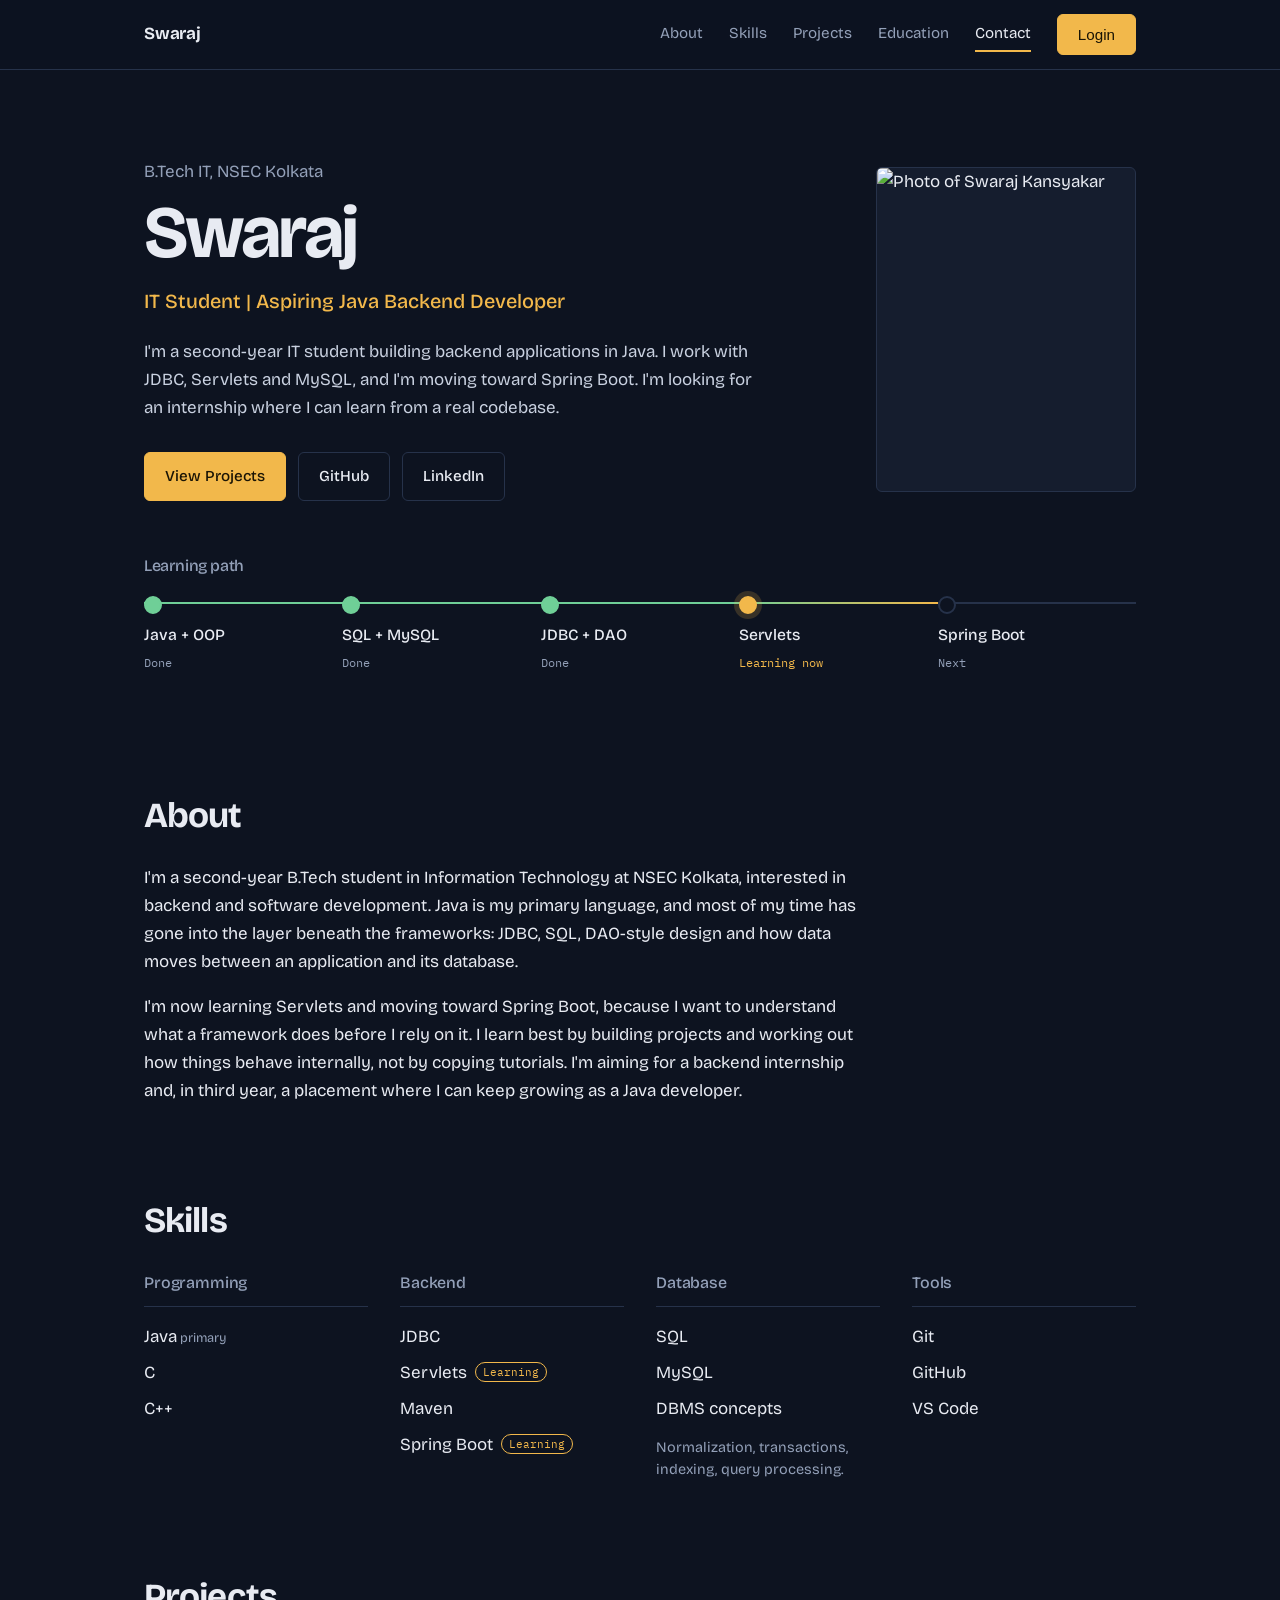
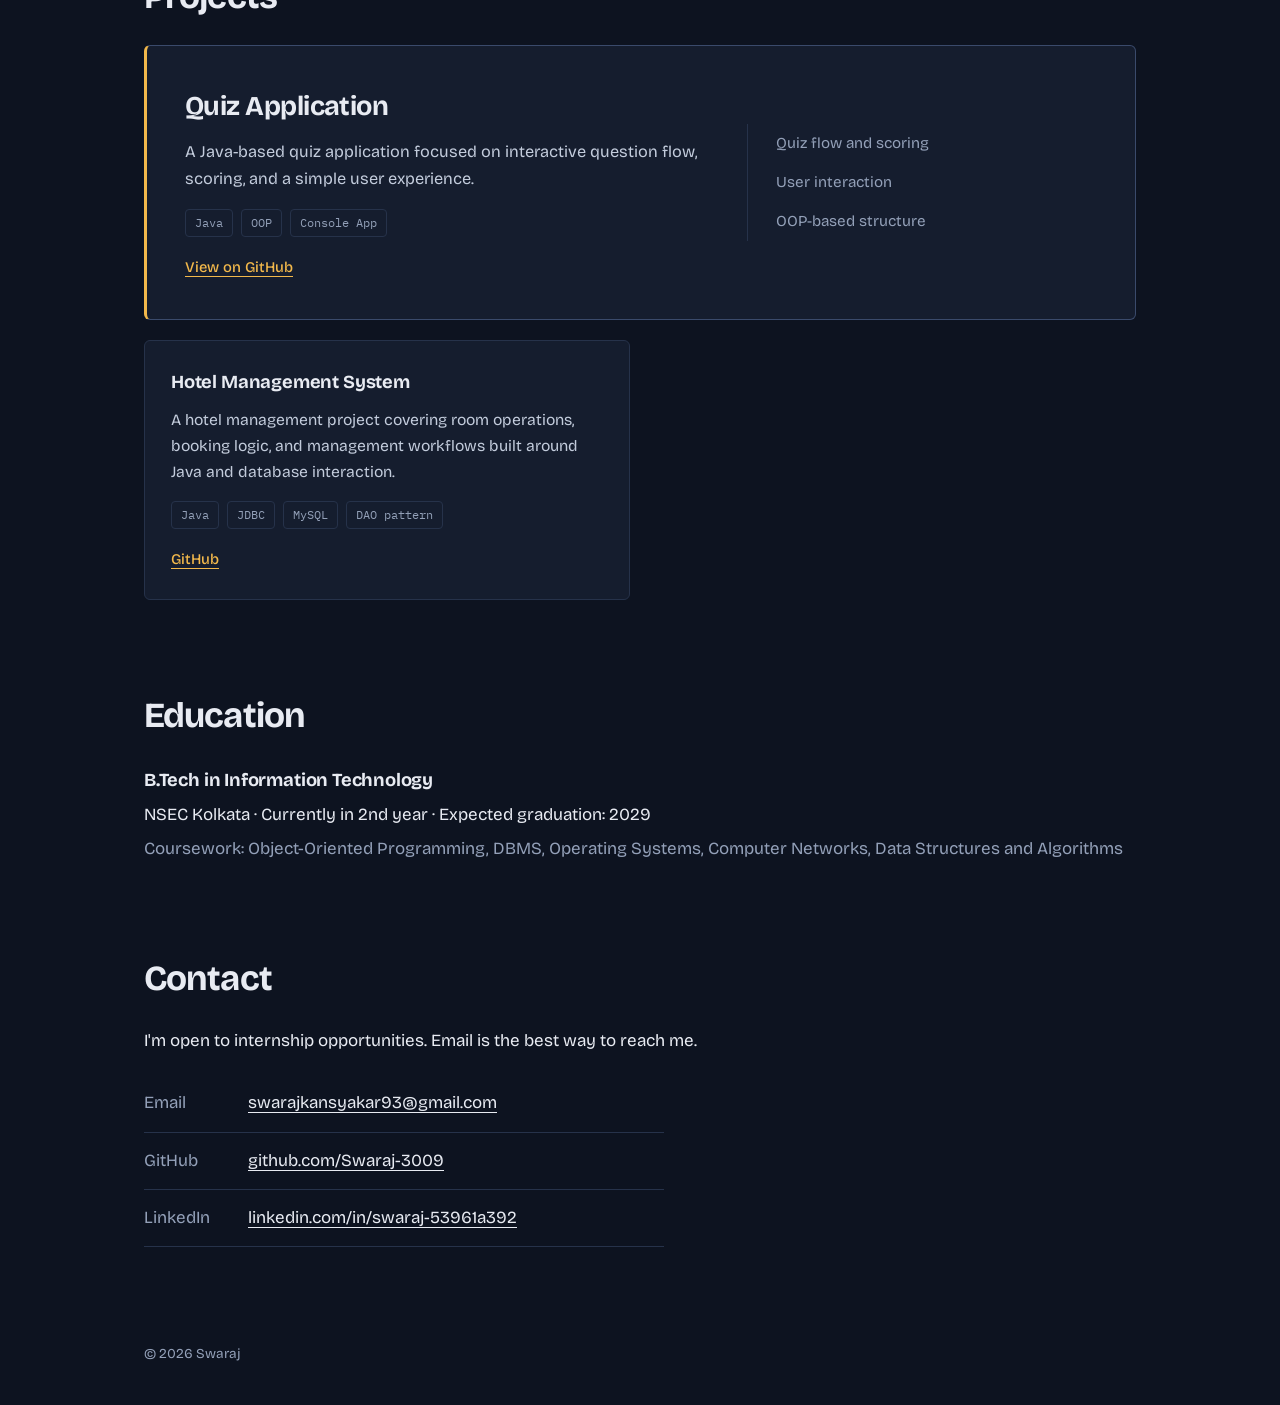
==== frontend/index.html @ 6cd4ae56 "Added demo login using only Frontend (Hardcoded)" ====
<!DOCTYPE html>
<html lang="en">
<head>
<meta charset="UTF-8">
<meta name="viewport" content="width=device-width, initial-scale=1">
<title>Swaraj | Aspiring Java Backend Developer</title>
<meta name="description" content="IT student at NSEC Kolkata building Java backend projects with JDBC, Servlets and MySQL.">
<link rel="preconnect" href="https://fonts.googleapis.com">
<link rel="preconnect" href="https://fonts.gstatic.com" crossorigin>
<link href="https://fonts.googleapis.com/css2?family=Bricolage+Grotesque:opsz,wght@12..96,400;12..96,500;12..96,700&family=IBM+Plex+Mono:wght@400;500&display=swap" rel="stylesheet">
<link rel="stylesheet" href="css/style.css">
</head>
<body>
<header class="nav">
  <a class="brand" href="#top" aria-label="Home">Swaraj</a>
  <button class="menu-btn" aria-label="Menu" aria-expanded="false">Menu</button>
  <nav id="nav-links">
    <a href="#about">About</a><a href="#skills">Skills</a><a href="#projects">Projects</a>
    <a href="#education">Education</a><a href="#contact">Contact</a>
    <!-- Reserved for Version 2: "Sign in" link goes here -->
    <span id="auth-slot"></span>
  </nav>
</header>

<div id="auth-modal" class="auth-modal hidden" aria-hidden="true">
  <div class="auth-panel" role="dialog" aria-modal="true" aria-labelledby="auth-title">
    <button id="close-auth" class="close-auth" type="button" aria-label="Close login form">×</button>
    <p class="muted auth-kicker">Demo access</p>
    <h2 id="auth-title">Welcome back</h2>
    <form id="login-form" class="login-form">
      <label>
        <span>Email</span>
        <input id="login-email" type="email" name="email" placeholder="admin@swaraj.dev" required>
      </label>
      <label>
        <span>Password</span>
        <input id="login-password" type="password" name="password" placeholder="demo123" required>
      </label>
      <div class="demo-credentials">
        <p>Demo login:</p>
        <small>admin@swaraj.dev / demo123</small>
      </div>
      <button class="btn primary auth-submit" type="submit">Sign in</button>
      <p id="auth-message" class="auth-message" aria-live="polite"></p>
    </form>
  </div>
</div>

<main id="top">
<section class="hero wrap">
  <div class="hero-text">
    <p class="muted">B.Tech IT, NSEC Kolkata</p>
    <h1>Swaraj</h1>
    <p class="title">IT Student | Aspiring Java Backend Developer</p>
    <p class="lead">I'm a second-year IT student building backend applications in Java. I work with JDBC, Servlets and MySQL, and I'm moving toward Spring Boot. I'm looking for an internship where I can learn from a real codebase.</p>
    <div class="btns">
      <a class="btn primary" href="#projects">View Projects</a>
      <a class="btn" id="gh" href="#" target="_blank" rel="noopener">GitHub</a>
      <a class="btn" id="li" href="#" target="_blank" rel="noopener">LinkedIn</a>
    </div>
  </div>
  <div class="photo" id="photo" aria-label="Profile photo"></div>
</section>

<section class="wrap path-wrap" aria-label="Learning path">
  <h2 class="small-h">Learning path</h2>
  <ol class="path" id="path"></ol>
</section>

<section id="about" class="wrap sec">
  <h2>About</h2>
  <div class="prose">
    <p>I'm a second-year B.Tech student in Information Technology at NSEC Kolkata, interested in backend and software development. Java is my primary language, and most of my time has gone into the layer beneath the frameworks: JDBC, SQL, DAO-style design and how data moves between an application and its database.</p>
    <p>I'm now learning Servlets and moving toward Spring Boot, because I want to understand what a framework does before I rely on it. I learn best by building projects and working out how things behave internally, not by copying tutorials. I'm aiming for a backend internship and, in third year, a placement where I can keep growing as a Java developer.</p>
  </div>
</section>

<section id="skills" class="wrap sec">
  <h2>Skills</h2>
  <div class="skills" id="skills-grid"></div>
</section>

<section id="projects" class="wrap sec">
  <h2>Projects</h2>
  <div id="projects-list"></div>
</section>

<section id="education" class="wrap sec">
  <h2>Education</h2>
  <div class="edu">
    <h3>B.Tech in Information Technology</h3>
    <p>NSEC Kolkata &middot; Currently in 2nd year &middot; Expected graduation: <span id="grad"></span></p>
    <p class="muted">Coursework: Object-Oriented Programming, DBMS, Operating Systems, Computer Networks, Data Structures and Algorithms</p>
  </div>
</section>

<section id="contact" class="wrap sec">
  <h2>Contact</h2>
  <p class="prose">I'm open to internship opportunities. Email is the best way to reach me.</p>
  <ul class="contact">
    <li><span>Email</span><a id="mail" href="swarajkansyakar93@gmail.com"></a></li>
    <li><span>GitHub</span><a id="gh2" href="https://github.com/Swaraj-3009" target="_blank" rel="noopener"></a></li>
    <li><span>LinkedIn</span><a id="li2" href="#" target="_blank" rel="noopener"></a></li>
  </ul>
</section>
</main>

<footer class="wrap foot">&copy; <span id="yr"></span> Swaraj</footer>
<script src="js/data.js"></script>
<script src="js/main.js"></script>
</body>
</html>
---- frontend/css/style.css ----
:root{
  --bg:#0d1320; --surface:#151d2e; --line:#26324a; --text:#e8ebf2; --muted:#93a0b8;
  --accent:#f2b84b; --ok:#6fcf97;
  --sans:"Bricolage Grotesque",system-ui,-apple-system,"Segoe UI",sans-serif;
  --mono:"IBM Plex Mono",ui-monospace,Menlo,Consolas,monospace;
  --r:6px; --w:1040px;
}
*{box-sizing:border-box;margin:0}
html{scroll-behavior:smooth;scroll-padding-top:72px}
body{background:var(--bg);color:var(--text);font:400 17px/1.65 var(--sans);-webkit-font-smoothing:antialiased}
a{color:inherit}
:focus-visible{outline:2px solid var(--accent);outline-offset:3px}
.wrap{max-width:var(--w);margin:0 auto;padding:0 24px}
.muted{color:var(--muted)} .sm{font-size:.9rem}

/* nav */
.nav{position:sticky;top:0;z-index:10;display:flex;justify-content:space-between;align-items:center;
  padding:14px max(24px,calc((100% - var(--w))/2 + 24px));background:rgba(13,19,32,.94);border-bottom:1px solid var(--line)}
.brand{font-weight:700;text-decoration:none;letter-spacing:-.01em}
.nav nav{display:flex;gap:26px;align-items:center}
.nav nav a{color:var(--muted);text-decoration:none;font-size:.95rem;padding:4px 0;border-bottom:2px solid transparent}
.nav nav a:hover,.nav nav a.active{color:var(--text);border-color:var(--accent)}
.menu-btn{display:none;background:none;border:1px solid var(--line);color:var(--text);font:inherit;font-size:.9rem;padding:6px 12px;border-radius:var(--r)}

/* hero */
.hero{display:grid;grid-template-columns:1fr 260px;gap:56px;align-items:center;padding-top:88px;padding-bottom:56px}
h1{font-size:clamp(2.6rem,6.5vw,4.6rem);line-height:1.02;font-weight:700;letter-spacing:-.035em;margin:10px 0 14px}
.title{font-size:1.25rem;font-weight:500;color:var(--accent);margin-bottom:20px}
.lead{max-width:56ch;color:#c9d1e0;margin-bottom:30px}
.btns{display:flex;flex-wrap:wrap;gap:12px}
.btn{display:inline-block;padding:11px 20px;border:1px solid var(--line);border-radius:var(--r);text-decoration:none;font-weight:500;font-size:.95rem;transition:border-color .15s,background .15s}
.btn:hover{border-color:var(--muted)}
.btn.primary{background:var(--accent);border-color:var(--accent);color:#1a1405}
.btn.primary:hover{background:#ffc75f}
.photo{width:260px;aspect-ratio:4/5;border-radius:var(--r);overflow:hidden;border:1px solid var(--line);background:var(--surface)}
.photo img{width:100%;height:100%;object-fit:cover;display:block}
.photo.empty{display:grid;place-items:center;font-size:3.4rem;font-weight:700;color:var(--muted);letter-spacing:-.03em}

/* learning path: the one distinctive element */
.path-wrap{padding-bottom:24px}
.small-h{font-size:1rem;font-weight:500;color:var(--muted);margin-bottom:18px}
.path{list-style:none;padding:0;display:grid;grid-template-columns:repeat(5,1fr);position:relative}
.path li{position:relative;padding-top:28px}
.path li::before{content:"";position:absolute;top:8px;left:0;right:0;height:2px;background:var(--line)}
.path li.done::before{background:var(--ok)}
.path li.now::before{background:linear-gradient(90deg,var(--ok),var(--accent))}
.path li::after{content:"";position:absolute;top:2px;left:0;width:14px;height:14px;border-radius:50%;background:var(--bg);border:2px solid var(--line)}
.path li.done::after{background:var(--ok);border-color:var(--ok)}
.path li.now::after{background:var(--accent);border-color:var(--accent);box-shadow:0 0 0 5px rgba(242,184,75,.18)}
.path b{display:block;font-weight:500;font-size:.98rem}
.path small{font-family:var(--mono);font-size:.74rem;color:var(--muted)}
.path li.now small{color:var(--accent)}

/* sections */
.sec{padding-top:96px}
h2{font-size:clamp(1.7rem,3.4vw,2.2rem);letter-spacing:-.025em;line-height:1.15;margin-bottom:28px;font-weight:700}
h3{font-size:1.15rem;font-weight:700;letter-spacing:-.01em}
.prose{max-width:66ch}.prose p+p{margin-top:1em}

/* skills */
.skills{display:grid;grid-template-columns:repeat(4,1fr);gap:32px}
.sg h3{font-size:1rem;color:var(--muted);font-weight:500;padding-bottom:10px;margin-bottom:12px;border-bottom:1px solid var(--line)}
.sg ul{list-style:none;padding:0}.sg li{padding:4px 0}
.sg small{color:var(--muted);font-size:.8rem}
.learning{font-family:var(--mono);font-style:normal;font-size:.7rem;margin-left:8px;padding:2px 7px;border:1px solid var(--accent);color:var(--accent);border-radius:99px;vertical-align:2px}
.sg .muted{margin-top:10px;line-height:1.5}

/* projects */
.proj{background:var(--surface);border:1px solid var(--line);border-radius:var(--r);padding:26px}
.proj p{color:#c3ccdc;margin:10px 0 16px;font-size:.98rem}
.tags{display:flex;flex-wrap:wrap;gap:8px;margin-bottom:16px}
.tag{font-family:var(--mono);font-size:.76rem;padding:3px 9px;border:1px solid var(--line);border-radius:4px;color:var(--muted)}
.link{color:var(--accent);font-size:.92rem;font-weight:500;text-underline-offset:4px}
.feat{display:grid;grid-template-columns:1.5fr 1fr;gap:36px;padding:38px;border-color:#3a4a6b;border-left:3px solid var(--accent)}
.feat h3{font-size:1.7rem;letter-spacing:-.02em}
.feat p{font-size:1.02rem}
.pts{list-style:none;padding:0;align-self:center;border-left:1px solid var(--line);padding-left:28px}
.pts li{padding:7px 0;color:var(--muted);font-size:.95rem}
.mid{display:grid;grid-template-columns:1fr 1fr;gap:20px;margin-top:20px}
.small{margin-top:20px;display:flex;flex-wrap:wrap;align-items:center;gap:8px 20px;padding:16px 22px;background:none}
.small h3{font-size:1rem}.small p{margin:0;flex:1 1 240px;font-size:.92rem}.small .tags{margin:0}

/* education, contact */
.edu p{margin-top:6px}
.contact{list-style:none;padding:0;margin-top:20px;max-width:520px}
.contact li{display:flex;gap:24px;padding:14px 0;border-bottom:1px solid var(--line)}
.contact span{width:80px;color:var(--muted)}
.contact a{text-underline-offset:4px;overflow-wrap:anywhere}.contact a:hover{color:var(--accent)}
.foot{padding-top:96px;padding-bottom:40px;color:var(--muted);font-size:.85rem}

/* auth */
#auth-slot{display:flex;align-items:center}
.auth-user{display:flex;align-items:center;gap:10px;color:var(--text)}
.auth-user span{font-size:.9rem;color:var(--muted)}
.auth-logout{padding:8px 14px;font-size:.8rem}
.auth-modal{position:fixed;inset:0;background:rgba(9,12,20,.72);display:grid;place-items:center;z-index:50;padding:20px}
.auth-modal.hidden{display:none}
.auth-panel{position:relative;width:min(100%,420px);background:var(--surface);border:1px solid var(--line);border-radius:16px;padding:28px 24px;box-shadow:0 26px 70px rgba(0,0,0,.35)}
.auth-kicker{font-family:var(--mono);font-size:.72rem;letter-spacing:.12em;text-transform:uppercase}
.close-auth{position:absolute;top:12px;right:12px;background:none;border:0;color:var(--muted);font-size:2rem;cursor:pointer;line-height:1}
.login-form{display:grid;gap:18px;margin-top:16px}
.login-form label{display:grid;gap:8px;font-size:.9rem;color:var(--muted)}
.login-form input{background:#0f1727;border:1px solid var(--line);border-radius:10px;padding:12px 14px;color:var(--text);font:inherit}
.login-form input:focus{border-color:var(--accent);outline:none}
.demo-credentials{padding:12px 14px;border:1px dashed var(--line);border-radius:10px;background:rgba(255,255,255,.02)}
.demo-credentials p{font-size:.8rem;color:var(--muted);margin-bottom:4px}
.demo-credentials small{color:var(--accent);font-family:var(--mono)}
.auth-submit{width:100%;justify-content:center;border:none;cursor:pointer}
.auth-message{min-height:20px;font-size:.85rem;color:var(--ok)}
.auth-message.error{color:#ff7c7c}

/* responsive */
@media(max-width:860px){
  .hero{grid-template-columns:1fr;gap:36px;padding-top:56px}
  .photo{width:180px}
  .skills{grid-template-columns:1fr 1fr}
  .feat{grid-template-columns:1fr;padding:26px}
  .pts{border-left:0;padding-left:0;border-top:1px solid var(--line);padding-top:12px}
  .mid{grid-template-columns:1fr}
  .path{grid-template-columns:1fr;gap:6px}
  .path li{padding:0 0 14px 30px}
  .path li::before{top:0;bottom:0;left:6px;right:auto;width:2px;height:auto}
  .path li::after{top:2px;left:0}
  .menu-btn{display:block}
  .nav nav{display:none;position:absolute;top:100%;left:0;right:0;flex-direction:column;align-items:flex-start;gap:0;background:var(--bg);border-bottom:1px solid var(--line);padding:8px 24px}
  .nav nav.open{display:flex}.nav nav a{padding:12px 0;width:100%}
}
@media(max-width:480px){.skills{grid-template-columns:1fr}}
@media(prefers-reduced-motion:reduce){html{scroll-behavior:auto}*{transition:none!important}}
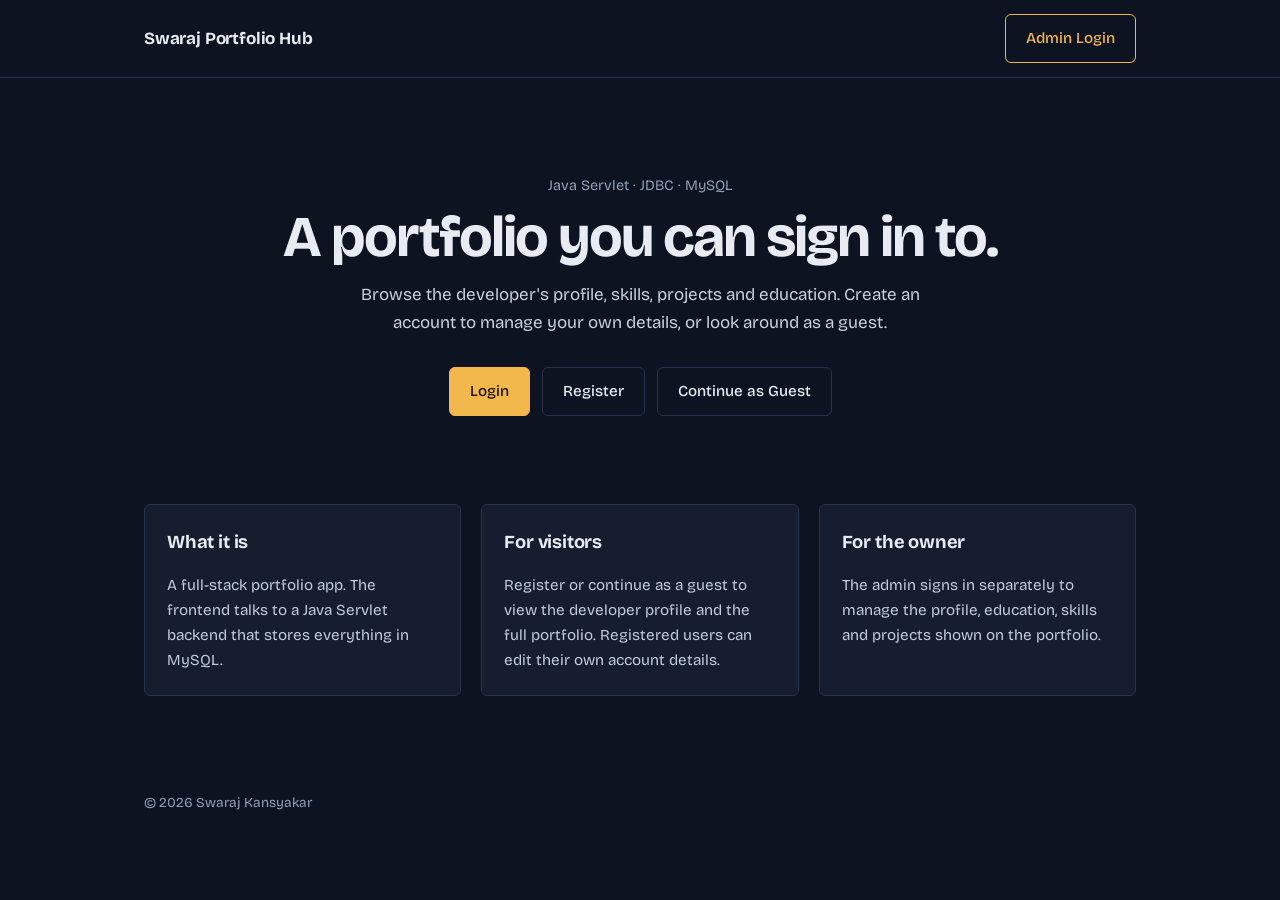
==== commit 4b84ac62: "Improved Frontend" ====
--- a/frontend/index.html
+++ b/frontend/index.html
@@ -3,110 +3,42 @@
 <head>
 <meta charset="UTF-8">
 <meta name="viewport" content="width=device-width, initial-scale=1">
-<title>Swaraj | Aspiring Java Backend Developer</title>
-<meta name="description" content="IT student at NSEC Kolkata building Java backend projects with JDBC, Servlets and MySQL.">
+<title>Swaraj Portfolio Hub</title>
+<meta name="description" content="A Java Servlet + MySQL portfolio app with user accounts and an admin panel.">
 <link rel="preconnect" href="https://fonts.googleapis.com">
 <link rel="preconnect" href="https://fonts.gstatic.com" crossorigin>
 <link href="https://fonts.googleapis.com/css2?family=Bricolage+Grotesque:opsz,wght@12..96,400;12..96,500;12..96,700&family=IBM+Plex+Mono:wght@400;500&display=swap" rel="stylesheet">
 <link rel="stylesheet" href="css/style.css">
+<link rel="stylesheet" href="css/pages.css">
 </head>
 <body>
-<header class="nav">
-  <a class="brand" href="#top" aria-label="Home">Swaraj</a>
-  <button class="menu-btn" aria-label="Menu" aria-expanded="false">Menu</button>
-  <nav id="nav-links">
-    <a href="#about">About</a><a href="#skills">Skills</a><a href="#projects">Projects</a>
-    <a href="#education">Education</a><a href="#contact">Contact</a>
-    <!-- Reserved for Version 2: "Sign in" link goes here -->
-    <span id="auth-slot"></span>
-  </nav>
+<header class="bar">
+  <a class="brand" href="index.html">Swaraj Portfolio Hub</a>
+  <div class="right"><a class="btn admin" href="admin-login.html">Admin Login</a></div>
 </header>
-
-<div id="auth-modal" class="auth-modal hidden" aria-hidden="true">
-  <div class="auth-panel" role="dialog" aria-modal="true" aria-labelledby="auth-title">
-    <button id="close-auth" class="close-auth" type="button" aria-label="Close login form">×</button>
-    <p class="muted auth-kicker">Demo access</p>
-    <h2 id="auth-title">Welcome back</h2>
-    <form id="login-form" class="login-form">
-      <label>
-        <span>Email</span>
-        <input id="login-email" type="email" name="email" placeholder="admin@swaraj.dev" required>
-      </label>
-      <label>
-        <span>Password</span>
-        <input id="login-password" type="password" name="password" placeholder="demo123" required>
-      </label>
-      <div class="demo-credentials">
-        <p>Demo login:</p>
-        <small>admin@swaraj.dev / demo123</small>
-      </div>
-      <button class="btn primary auth-submit" type="submit">Sign in</button>
-      <p id="auth-message" class="auth-message" aria-live="polite"></p>
-    </form>
-  </div>
-</div>
-
-<main id="top">
-<section class="hero wrap">
-  <div class="hero-text">
-    <p class="muted">B.Tech IT, NSEC Kolkata</p>
-    <h1>Swaraj</h1>
-    <p class="title">IT Student | Aspiring Java Backend Developer</p>
-    <p class="lead">I'm a second-year IT student building backend applications in Java. I work with JDBC, Servlets and MySQL, and I'm moving toward Spring Boot. I'm looking for an internship where I can learn from a real codebase.</p>
+<main class="wrap">
+  <section class="lp">
+    <p class="muted sm">Java Servlet &middot; JDBC &middot; MySQL</p>
+    <h1>A portfolio you can sign in to.</h1>
+    <p class="lead">Browse the developer's profile, skills, projects and education. Create an account to manage your own details, or look around as a guest.</p>
     <div class="btns">
-      <a class="btn primary" href="#projects">View Projects</a>
-      <a class="btn" id="gh" href="#" target="_blank" rel="noopener">GitHub</a>
-      <a class="btn" id="li" href="#" target="_blank" rel="noopener">LinkedIn</a>
+      <a class="btn primary" href="login.html">Login</a>
+      <a class="btn" href="register.html">Register</a>
+      <button class="btn" type="button" id="guest">Continue as Guest</button>
     </div>
-  </div>
-  <div class="photo" id="photo" aria-label="Profile photo"></div>
-</section>
-
-<section class="wrap path-wrap" aria-label="Learning path">
-  <h2 class="small-h">Learning path</h2>
-  <ol class="path" id="path"></ol>
-</section>
-
-<section id="about" class="wrap sec">
-  <h2>About</h2>
-  <div class="prose">
-    <p>I'm a second-year B.Tech student in Information Technology at NSEC Kolkata, interested in backend and software development. Java is my primary language, and most of my time has gone into the layer beneath the frameworks: JDBC, SQL, DAO-style design and how data moves between an application and its database.</p>
-    <p>I'm now learning Servlets and moving toward Spring Boot, because I want to understand what a framework does before I rely on it. I learn best by building projects and working out how things behave internally, not by copying tutorials. I'm aiming for a backend internship and, in third year, a placement where I can keep growing as a Java developer.</p>
-  </div>
-</section>
-
-<section id="skills" class="wrap sec">
-  <h2>Skills</h2>
-  <div class="skills" id="skills-grid"></div>
-</section>
-
-<section id="projects" class="wrap sec">
-  <h2>Projects</h2>
-  <div id="projects-list"></div>
-</section>
-
-<section id="education" class="wrap sec">
-  <h2>Education</h2>
-  <div class="edu">
-    <h3>B.Tech in Information Technology</h3>
-    <p>NSEC Kolkata &middot; Currently in 2nd year &middot; Expected graduation: <span id="grad"></span></p>
-    <p class="muted">Coursework: Object-Oriented Programming, DBMS, Operating Systems, Computer Networks, Data Structures and Algorithms</p>
-  </div>
-</section>
-
-<section id="contact" class="wrap sec">
-  <h2>Contact</h2>
-  <p class="prose">I'm open to internship opportunities. Email is the best way to reach me.</p>
-  <ul class="contact">
-    <li><span>Email</span><a id="mail" href="swarajkansyakar93@gmail.com"></a></li>
-    <li><span>GitHub</span><a id="gh2" href="https://github.com/Swaraj-3009" target="_blank" rel="noopener"></a></li>
-    <li><span>LinkedIn</span><a id="li2" href="#" target="_blank" rel="noopener"></a></li>
-  </ul>
-</section>
+  </section>
+  <section class="cards" aria-label="About this app">
+    <div class="panel"><h3>What it is</h3><p>A full-stack portfolio app. The frontend talks to a Java Servlet backend that stores everything in MySQL.</p></div>
+    <div class="panel"><h3>For visitors</h3><p>Register or continue as a guest to view the developer profile and the full portfolio. Registered users can edit their own account details.</p></div>
+    <div class="panel"><h3>For the owner</h3><p>The admin signs in separately to manage the profile, education, skills and projects shown on the portfolio.</p></div>
+  </section>
 </main>
-
-<footer class="wrap foot">&copy; <span id="yr"></span> Swaraj</footer>
+<footer class="wrap foot">&copy; <span id="yr"></span> Swaraj Kansyakar</footer>
 <script src="js/data.js"></script>
-<script src="js/main.js"></script>
+<script src="js/common.js"></script>
+<script>
+  $("#yr").textContent = new Date().getFullYear();
+  $("#guest").onclick = () => { setUser({ name: "Guest", role: "guest" }); location.href = "user-dashboard.html"; };
+</script>
 </body>
 </html>
--- a/frontend/css/style.css
+++ b/frontend/css/style.css
@@ -6,6 +6,7 @@
   --r:6px; --w:1040px;
 }
 *{box-sizing:border-box;margin:0}
+[hidden]{display:none!important}
 html{scroll-behavior:smooth;scroll-padding-top:72px}
 body{background:var(--bg);color:var(--text);font:400 17px/1.65 var(--sans);-webkit-font-smoothing:antialiased}
 a{color:inherit}
@@ -84,7 +85,7 @@
 .edu p{margin-top:6px}
 .contact{list-style:none;padding:0;margin-top:20px;max-width:520px}
 .contact li{display:flex;gap:24px;padding:14px 0;border-bottom:1px solid var(--line)}
-.contact span{width:80px;color:var(--muted)}
+.contact li>span:first-child{width:80px;color:var(--muted);flex:none}
 .contact a{text-underline-offset:4px;overflow-wrap:anywhere}.contact a:hover{color:var(--accent)}
 .foot{padding-top:96px;padding-bottom:40px;color:var(--muted);font-size:.85rem}
 
@@ -93,21 +94,46 @@
 .auth-user{display:flex;align-items:center;gap:10px;color:var(--text)}
 .auth-user span{font-size:.9rem;color:var(--muted)}
 .auth-logout{padding:8px 14px;font-size:.8rem}
-.auth-modal{position:fixed;inset:0;background:rgba(9,12,20,.72);display:grid;place-items:center;z-index:50;padding:20px}
+.auth-modal{position:fixed;inset:0;background:rgba(9,12,20,.72);display:grid;place-items:center;z-index:50;padding:20px;overflow-y:auto}
 .auth-modal.hidden{display:none}
-.auth-panel{position:relative;width:min(100%,420px);background:var(--surface);border:1px solid var(--line);border-radius:16px;padding:28px 24px;box-shadow:0 26px 70px rgba(0,0,0,.35)}
+.auth-panel{position:relative;width:min(100%,420px);max-height:calc(100vh - 40px);max-height:calc(100dvh - 40px);overflow-y:auto;background:var(--surface);border:1px solid var(--line);border-radius:16px;padding:28px 24px;box-shadow:0 26px 70px rgba(0,0,0,.35)}
 .auth-kicker{font-family:var(--mono);font-size:.72rem;letter-spacing:.12em;text-transform:uppercase}
 .close-auth{position:absolute;top:12px;right:12px;background:none;border:0;color:var(--muted);font-size:2rem;cursor:pointer;line-height:1}
+.auth-modes{display:grid;grid-template-columns:1fr 1fr;margin-top:18px;border-bottom:1px solid var(--line)}
+.auth-mode{background:none;border:0;border-bottom:2px solid transparent;color:var(--muted);font:inherit;padding:8px;cursor:pointer}
+.auth-mode.active{border-color:var(--accent);color:var(--text)}
 .login-form{display:grid;gap:18px;margin-top:16px}
 .login-form label{display:grid;gap:8px;font-size:.9rem;color:var(--muted)}
-.login-form input{background:#0f1727;border:1px solid var(--line);border-radius:10px;padding:12px 14px;color:var(--text);font:inherit}
-.login-form input:focus{border-color:var(--accent);outline:none}
+.login-form input,.login-form select{background:#0f1727;border:1px solid var(--line);border-radius:10px;padding:12px 14px;color:var(--text);font:inherit}
+.login-form input:focus,.login-form select:focus{border-color:var(--accent);outline:none}
 .demo-credentials{padding:12px 14px;border:1px dashed var(--line);border-radius:10px;background:rgba(255,255,255,.02)}
 .demo-credentials p{font-size:.8rem;color:var(--muted);margin-bottom:4px}
-.demo-credentials small{color:var(--accent);font-family:var(--mono)}
 .auth-submit{width:100%;justify-content:center;border:none;cursor:pointer}
+.auth-submit:disabled{cursor:wait;opacity:.65}
+.auth-guest{width:100%;text-align:center;cursor:pointer}
 .auth-message{min-height:20px;font-size:.85rem;color:var(--ok)}
 .auth-message.error{color:#ff7c7c}
+
+/* dashboard */
+.dashboard-heading{display:flex;justify-content:space-between;align-items:end;gap:20px;margin-bottom:26px}
+.dashboard-heading h2{margin:5px 0 0}
+.dashboard-kicker{font-family:var(--mono);font-size:.75rem;text-transform:uppercase}
+.dashboard-grid{display:grid;grid-template-columns:minmax(0,1fr);gap:24px}
+.panel{background:var(--surface);border:1px solid var(--line);border-radius:var(--r);padding:22px}
+.panel h3{margin-bottom:16px}
+.dashboard-copy{max-width:64ch;color:#c3ccdc}
+.dashboard-actions{display:flex;flex-wrap:wrap;gap:10px;margin-top:18px}
+.panel-section + .panel-section{margin-top:24px;padding-top:20px;border-top:1px solid var(--line)}
+.panel-section h4{margin-bottom:12px;color:var(--muted)}
+.stack-form{display:grid;gap:12px}
+.stack-form input,.stack-form textarea,.stack-form select{background:#0f1727;border:1px solid var(--line);border-radius:10px;padding:12px 14px;color:var(--text);font:inherit}
+.stack-form textarea{resize:vertical;min-height:90px}
+.check-row{display:flex;align-items:center;gap:8px;color:var(--muted);font-size:.9rem}
+.mini-list{display:grid;gap:10px;margin-top:16px}
+.mini-skill,.mini-card{background:#0d1523;border:1px solid var(--line);border-radius:10px;padding:12px 14px;color:var(--text)}
+.mini-skill{text-decoration:none}
+.mini-skill:hover{border-color:var(--accent)}
+.mini-card p{margin-top:6px;color:var(--muted)}
 
 /* responsive */
 @media(max-width:860px){
@@ -126,4 +152,5 @@
   .nav nav.open{display:flex}.nav nav a{padding:12px 0;width:100%}
 }
 @media(max-width:480px){.skills{grid-template-columns:1fr}}
+@media(max-width:560px){.dashboard-heading{align-items:flex-start;flex-direction:column}.dashboard-heading>.btn{align-self:flex-start}}
 @media(prefers-reduced-motion:reduce){html{scroll-behavior:auto}*{transition:none!important}}
--- a/frontend/css/pages.css
+++ b/frontend/css/pages.css
@@ -0,0 +1,34 @@
+/* Extra styles for the separate pages (extends style.css) */
+.bar{display:flex;justify-content:space-between;align-items:center;gap:12px;flex-wrap:wrap;padding:14px max(24px,calc((100% - var(--w))/2 + 24px));border-bottom:1px solid var(--line);background:var(--bg)}
+.bar .right{display:flex;align-items:center;gap:10px;flex-wrap:wrap}
+button.btn{background:none;color:var(--text);font-family:inherit;cursor:pointer}
+button.btn.primary{background:var(--accent);color:#1a1405}
+.btn.admin{border-color:var(--accent);color:var(--accent)}
+.btn:disabled{opacity:.6;cursor:wait}
+.lp{text-align:center;padding-top:96px;padding-bottom:24px}
+.lp h1{font-size:clamp(2.2rem,5.5vw,3.6rem)}
+.lp .lead{margin:0 auto 30px}
+.lp .btns{justify-content:center}
+.cards{display:grid;grid-template-columns:repeat(auto-fit,minmax(250px,1fr));gap:20px;margin-top:64px}
+.cards p{color:#c3ccdc;font-size:.95rem;margin-top:8px}
+.auth-page{max-width:420px;margin:64px auto;padding:0 24px}
+.auth-page h1{font-size:2rem;margin:6px 0 20px}
+.auth-page .alt{margin-top:18px;font-size:.9rem;color:var(--muted)}
+.auth-page .alt a{color:var(--accent)}
+.stack-form label{display:grid;gap:6px;font-size:.9rem;color:var(--muted)}
+.stack-form label.check-row{display:flex}
+.stack-form[data-opt]{gap:12px}
+.page{padding-top:40px;padding-bottom:40px}
+.page h2{margin-bottom:6px}
+.stack{display:grid;gap:24px;margin-top:24px}
+.row{display:flex;justify-content:space-between;align-items:center;gap:12px;margin-bottom:16px}
+.row h3{margin:0}
+.kv{display:grid;grid-template-columns:130px minmax(0,1fr);gap:10px 16px}
+.kv dt{color:var(--muted)}.kv dd{overflow-wrap:anywhere}
+.status{min-height:24px;margin-top:16px;font-size:.9rem;color:var(--ok)}
+.status.error{color:#ff7c7c}
+.tabs{display:flex;flex-wrap:wrap;gap:8px;margin-top:24px}
+.tabs a{padding:8px 16px;border:1px solid var(--line);border-radius:var(--r);text-decoration:none;color:var(--muted);font-size:.95rem}
+.tabs a.on{border-color:var(--accent);color:var(--text)}
+.avatar{width:96px;height:96px;object-fit:cover;border-radius:50%;border:1px solid var(--line);margin-bottom:16px}
+@media(max-width:560px){.kv{grid-template-columns:1fr;gap:2px}.kv dd{margin-bottom:10px}}
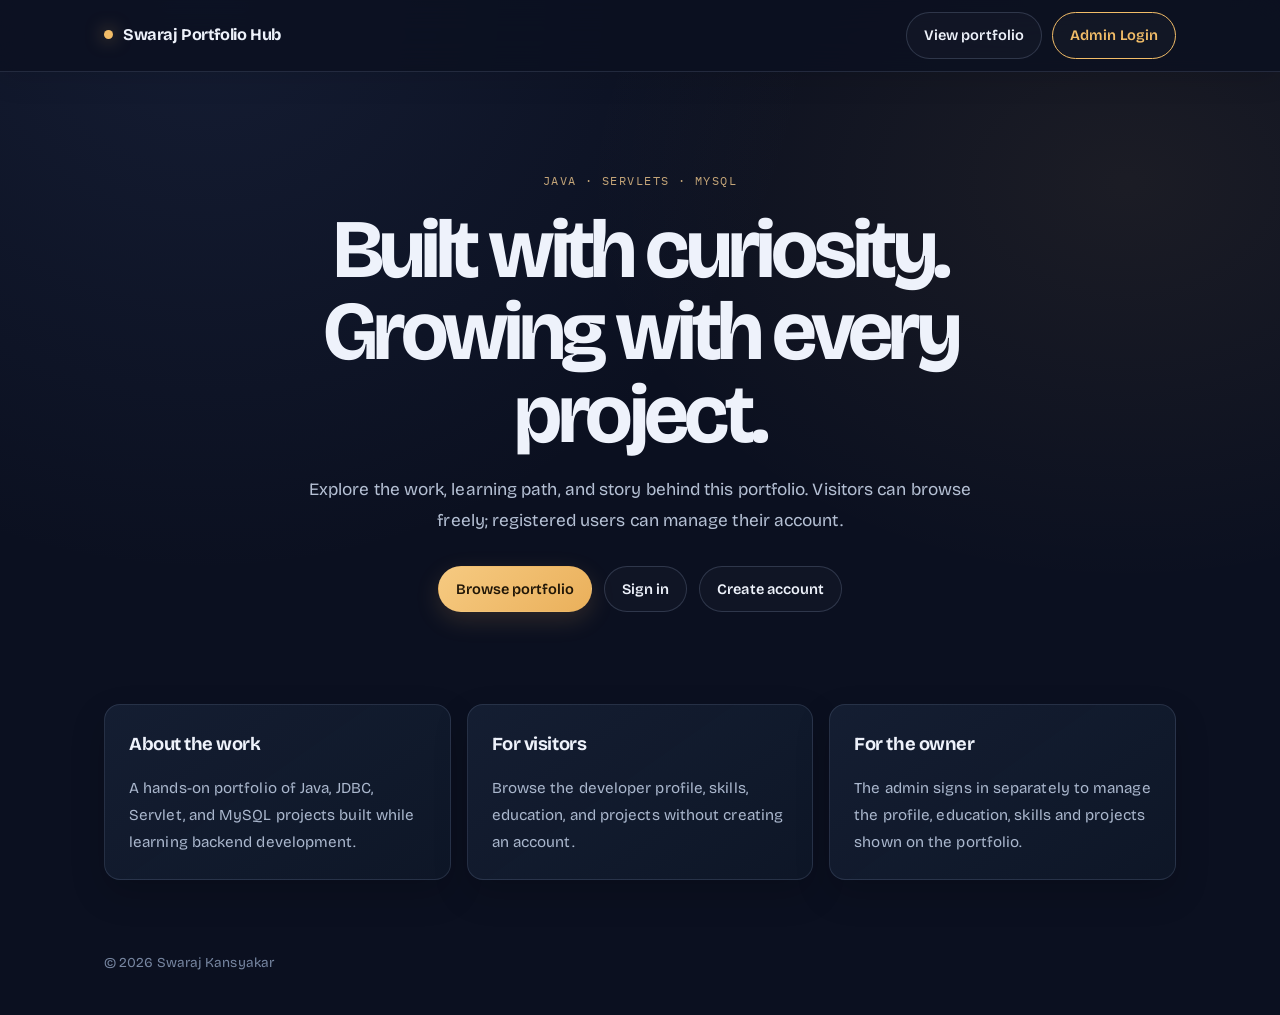
==== commit 70e89c06: "Impproved frontend" ====
--- a/frontend/index.html
+++ b/frontend/index.html
@@ -14,22 +14,22 @@
 <body>
 <header class="bar">
   <a class="brand" href="index.html">Swaraj Portfolio Hub</a>
-  <div class="right"><a class="btn admin" href="admin-login.html">Admin Login</a></div>
+  <div class="right"><a class="btn" href="portfolio.html">View portfolio</a><a class="btn admin" href="admin-login.html">Admin Login</a></div>
 </header>
 <main class="wrap">
   <section class="lp">
-    <p class="muted sm">Java Servlet &middot; JDBC &middot; MySQL</p>
-    <h1>A portfolio you can sign in to.</h1>
-    <p class="lead">Browse the developer's profile, skills, projects and education. Create an account to manage your own details, or look around as a guest.</p>
+    <p class="muted sm">Java &middot; Servlets &middot; MySQL</p>
+    <h1>Built with curiosity.<br>Growing with every project.</h1>
+    <p class="lead">Explore the work, learning path, and story behind this portfolio. Visitors can browse freely; registered users can manage their account.</p>
     <div class="btns">
-      <a class="btn primary" href="login.html">Login</a>
-      <a class="btn" href="register.html">Register</a>
-      <button class="btn" type="button" id="guest">Continue as Guest</button>
+      <button class="btn primary" type="button" id="guest">Browse portfolio</button>
+      <a class="btn" href="login.html">Sign in</a>
+      <a class="btn" href="register.html">Create account</a>
     </div>
   </section>
   <section class="cards" aria-label="About this app">
-    <div class="panel"><h3>What it is</h3><p>A full-stack portfolio app. The frontend talks to a Java Servlet backend that stores everything in MySQL.</p></div>
-    <div class="panel"><h3>For visitors</h3><p>Register or continue as a guest to view the developer profile and the full portfolio. Registered users can edit their own account details.</p></div>
+    <div class="panel"><h3>About the work</h3><p>A hands-on portfolio of Java, JDBC, Servlet, and MySQL projects built while learning backend development.</p></div>
+    <div class="panel"><h3>For visitors</h3><p>Browse the developer profile, skills, education, and projects without creating an account.</p></div>
     <div class="panel"><h3>For the owner</h3><p>The admin signs in separately to manage the profile, education, skills and projects shown on the portfolio.</p></div>
   </section>
 </main>
@@ -38,7 +38,7 @@
 <script src="js/common.js"></script>
 <script>
   $("#yr").textContent = new Date().getFullYear();
-  $("#guest").onclick = () => { setUser({ name: "Guest", role: "guest" }); location.href = "user-dashboard.html"; };
+  $("#guest").onclick = () => { setUser({ name: "Guest", role: "guest" }); location.href = "portfolio.html"; };
 </script>
 </body>
 </html>
--- a/frontend/css/style.css
+++ b/frontend/css/style.css
@@ -33,6 +33,16 @@
 .btn:hover{border-color:var(--muted)}
 .btn.primary{background:var(--accent);border-color:var(--accent);color:#1a1405}
 .btn.primary:hover{background:#ffc75f}
+#gh, #li, #gh2, #li2{
+  display:inline-flex;align-items:center;justify-content:center;gap:8px;
+  min-width:150px;border-radius:999px;font-weight:600;letter-spacing:.01em;
+  transition:transform .15s ease, border-color .15s ease, box-shadow .15s ease;
+}
+#gh, #gh2{background:rgba(255,255,255,.02);border-color:rgba(255,255,255,.18);color:#eef4ff}
+#li, #li2{background:rgba(59,130,246,.12);border-color:rgba(96,165,250,.45);color:#edf6ff}
+#gh:hover, #li:hover, #gh2:hover, #li2:hover{
+  transform:translateY(-1px);box-shadow:0 10px 18px rgba(15,23,42,.22)
+}
 .photo{width:260px;aspect-ratio:4/5;border-radius:var(--r);overflow:hidden;border:1px solid var(--line);background:var(--surface)}
 .photo img{width:100%;height:100%;object-fit:cover;display:block}
 .photo.empty{display:grid;place-items:center;font-size:3.4rem;font-weight:700;color:var(--muted);letter-spacing:-.03em}
@@ -60,18 +70,20 @@
 
 /* skills */
 .skills{display:grid;grid-template-columns:repeat(4,1fr);gap:32px}
+.sg{background:var(--surface);border:1px solid var(--line);border-radius:var(--r);padding:22px;box-shadow:0 10px 24px rgba(0,0,0,.08)}
 .sg h3{font-size:1rem;color:var(--muted);font-weight:500;padding-bottom:10px;margin-bottom:12px;border-bottom:1px solid var(--line)}
-.sg ul{list-style:none;padding:0}.sg li{padding:4px 0}
-.sg small{color:var(--muted);font-size:.8rem}
+.sg ul{list-style:none;padding:0;display:grid;gap:10px}.sg li{display:flex;align-items:center;justify-content:space-between;gap:10px;padding:8px 10px;border:1px solid rgba(255,255,255,.05);border-radius:10px;background:rgba(255,255,255,.02)}
+.sg li{color:#dfe8f8}.sg small{color:var(--muted);font-size:.8rem}
 .learning{font-family:var(--mono);font-style:normal;font-size:.7rem;margin-left:8px;padding:2px 7px;border:1px solid var(--accent);color:var(--accent);border-radius:99px;vertical-align:2px}
 .sg .muted{margin-top:10px;line-height:1.5}
 
 /* projects */
-.proj{background:var(--surface);border:1px solid var(--line);border-radius:var(--r);padding:26px}
+.proj{background:var(--surface);border:1px solid var(--line);border-radius:var(--r);padding:26px;box-shadow:0 10px 24px rgba(0,0,0,.08)}
 .proj p{color:#c3ccdc;margin:10px 0 16px;font-size:.98rem}
 .tags{display:flex;flex-wrap:wrap;gap:8px;margin-bottom:16px}
-.tag{font-family:var(--mono);font-size:.76rem;padding:3px 9px;border:1px solid var(--line);border-radius:4px;color:var(--muted)}
-.link{color:var(--accent);font-size:.92rem;font-weight:500;text-underline-offset:4px}
+.tag{font-family:var(--mono);font-size:.76rem;padding:3px 9px;border:1px solid var(--line);border-radius:4px;color:var(--muted);background:rgba(255,255,255,.02)}
+.link{color:var(--accent);font-size:.92rem;font-weight:500;text-underline-offset:4px;display:inline-block;margin-right:12px}
+.link:hover{color:#ffd27a}
 .feat{display:grid;grid-template-columns:1.5fr 1fr;gap:36px;padding:38px;border-color:#3a4a6b;border-left:3px solid var(--accent)}
 .feat h3{font-size:1.7rem;letter-spacing:-.02em}
 .feat p{font-size:1.02rem}
@@ -82,7 +94,10 @@
 .small h3{font-size:1rem}.small p{margin:0;flex:1 1 240px;font-size:.92rem}.small .tags{margin:0}
 
 /* education, contact */
-.edu p{margin-top:6px}
+.edu-list{display:grid;gap:20px}
+.edu{background:var(--surface);border:1px solid var(--line);border-radius:var(--r);padding:20px 22px;box-shadow:0 10px 24px rgba(0,0,0,.08)}
+.edu h3{margin-bottom:8px}
+.edu p{margin-top:6px;color:#c3ccdc}
 .contact{list-style:none;padding:0;margin-top:20px;max-width:520px}
 .contact li{display:flex;gap:24px;padding:14px 0;border-bottom:1px solid var(--line)}
 .contact li>span:first-child{width:80px;color:var(--muted);flex:none}
--- a/frontend/css/pages.css
+++ b/frontend/css/pages.css
@@ -32,3 +32,202 @@
 .tabs a.on{border-color:var(--accent);color:var(--text)}
 .avatar{width:96px;height:96px;object-fit:cover;border-radius:50%;border:1px solid var(--line);margin-bottom:16px}
 @media(max-width:560px){.kv{grid-template-columns:1fr;gap:2px}.kv dd{margin-bottom:10px}}
+
+/* Product polish: shared surfaces, clearer hierarchy, and calmer interaction states. */
+:root{
+  --bg:#0b1020;
+  --surface:#121a2c;
+  --line:rgba(155,174,211,.16);
+  --text:#eef2fb;
+  --muted:#9ba9c2;
+  --accent:#f2bd68;
+  --ok:#76d5a3;
+  --r:16px;
+  --w:1120px;
+  --shadow:0 24px 70px rgba(0,0,0,.24);
+  --soft-shadow:0 14px 34px rgba(0,0,0,.18);
+}
+
+html{scroll-padding-top:88px}
+body{
+  min-height:100vh;
+  background:
+    radial-gradient(ellipse at 16% 0%,rgba(86,113,178,.13),transparent 38rem),
+    radial-gradient(ellipse at 88% 18%,rgba(242,189,104,.07),transparent 34rem),
+    var(--bg);
+  color:var(--text);
+  letter-spacing:.005em;
+}
+::selection{background:rgba(242,189,104,.28);color:#fff}
+a{transition:color .18s ease,border-color .18s ease,background .18s ease,transform .18s ease}
+button,input,textarea,select{font:inherit}
+button:focus-visible,input:focus-visible,textarea:focus-visible,select:focus-visible,a:focus-visible{outline:3px solid rgba(242,189,104,.72);outline-offset:3px}
+
+.bar,.nav{
+  background:rgba(11,16,32,.82);
+  border-bottom:1px solid var(--line);
+  box-shadow:0 8px 28px rgba(0,0,0,.10);
+  backdrop-filter:blur(18px);
+  -webkit-backdrop-filter:blur(18px);
+}
+.bar{position:sticky;top:0;z-index:20;min-height:72px;padding-top:12px;padding-bottom:12px}
+.brand{font-size:1.02rem;letter-spacing:-.025em}
+.brand::before{content:"";display:inline-block;width:9px;height:9px;margin:0 10px 1px 0;border-radius:50%;background:var(--accent);box-shadow:0 0 18px rgba(242,189,104,.6)}
+
+.btn{
+  min-height:42px;padding:10px 17px;border-color:rgba(155,174,211,.22);border-radius:999px;
+  background:rgba(255,255,255,.025);color:var(--text);font-size:.91rem;font-weight:600;
+  display:inline-flex;align-items:center;justify-content:center;gap:8px;
+  transition:transform .18s ease,border-color .18s ease,background .18s ease,box-shadow .18s ease;
+}
+.btn:hover{transform:translateY(-1px);border-color:rgba(242,189,104,.55);background:rgba(255,255,255,.055);box-shadow:0 8px 22px rgba(0,0,0,.16)}
+.btn.primary,button.btn.primary{background:linear-gradient(135deg,#f6ca81,#eab05b);border-color:transparent;color:#201607;box-shadow:0 8px 24px rgba(234,176,91,.16)}
+.btn.primary:hover,button.btn.primary:hover{background:linear-gradient(135deg,#ffdaa0,#f1bb6a);box-shadow:0 12px 28px rgba(234,176,91,.24)}
+.btn:disabled{transform:none;box-shadow:none;opacity:.58}
+
+.lp{max-width:980px;margin:0 auto;padding-top:clamp(72px,11vh,128px);padding-bottom:20px}
+.lp> .muted,.lp .sm{font-family:var(--mono);font-size:.75rem;letter-spacing:.12em;text-transform:uppercase;color:#c4a578}
+.lp h1{max-width:790px;margin:18px auto 18px;font-size:clamp(2.8rem,7vw,5.2rem);line-height:.99;letter-spacing:-.055em}
+.lp .lead{max-width:62ch;color:#b5c0d4;font-size:1.08rem;line-height:1.8}
+.lp .btns{gap:12px}
+.cards{margin-top:clamp(48px,8vh,88px);gap:16px;text-align:left}
+.cards .panel{
+  min-height:174px;padding:24px;border-radius:var(--r);border-color:var(--line);
+  background:linear-gradient(145deg,rgba(21,31,51,.96),rgba(15,23,40,.92));
+  box-shadow:var(--soft-shadow);transition:transform .2s ease,border-color .2s ease,box-shadow .2s ease;
+}
+.cards .panel:hover{transform:translateY(-3px);border-color:rgba(242,189,104,.3);box-shadow:var(--shadow)}
+.cards h3{font-size:1.06rem;letter-spacing:-.02em}
+.cards p{color:#aab7cd;line-height:1.75}
+.foot{padding-top:72px;color:#7786a1}
+
+.auth-page{
+  width:min(100% - 32px,480px);max-width:none;margin:clamp(36px,8vh,76px) auto 60px;padding:32px;
+  border:1px solid var(--line);border-radius:22px;
+  background:linear-gradient(145deg,rgba(20,29,48,.97),rgba(14,22,39,.96));
+  box-shadow:var(--shadow);
+  animation:page-enter .35s ease both;
+}
+.auth-page::before{content:"";display:block;width:42px;height:3px;margin-bottom:24px;border-radius:99px;background:var(--accent)}
+.auth-page h1{margin:8px 0 24px;font-size:2.35rem;letter-spacing:-.045em}
+.auth-page .muted.sm{font-family:var(--mono);font-size:.73rem;letter-spacing:.08em;text-transform:uppercase}
+.auth-page .alt{color:#aab7cd;line-height:1.8}
+.auth-page .alt a{color:var(--accent);text-underline-offset:4px}
+
+.page{padding-top:48px;padding-bottom:56px;animation:page-enter .35s ease both}
+.page>p.muted.sm,.page>p#role{font-family:var(--mono);font-size:.74rem;letter-spacing:.1em;text-transform:uppercase;color:#c4a578}
+.page>h2{margin-top:8px;font-size:clamp(2rem,4vw,2.7rem);letter-spacing:-.045em}
+.page>.status{margin:14px 0 4px}
+.stack{gap:18px;margin-top:22px}
+.panel,.stack>.panel,.stack>section.panel{
+  padding:clamp(20px,3vw,30px);border:1px solid var(--line);border-radius:var(--r);
+  background:linear-gradient(145deg,rgba(21,31,51,.96),rgba(15,23,40,.94));box-shadow:var(--soft-shadow);
+}
+.panel h3{font-size:1.15rem;letter-spacing:-.025em}
+.section-heading{margin:0 0 18px;font-size:1.12rem;letter-spacing:-.025em}
+.guest-actions{margin-top:18px}
+.loading-state{padding:14px 2px;color:#8f9db6;animation:pulse-loading 1.2s ease-in-out infinite alternate}
+@keyframes pulse-loading{from{opacity:.55}to{opacity:1}}
+.panel .row{padding-bottom:14px;margin-bottom:18px;border-bottom:1px solid var(--line)}
+.panel .row h3{font-size:1.17rem}
+#panel.manage-grid{grid-template-columns:repeat(2,minmax(0,1fr));align-items:start}
+#panel>section+section{margin-top:0}
+#tabs{position:sticky;top:70px;z-index:10;padding:10px;margin:16px 0 10px;border:1px solid var(--line);border-radius:16px;background:rgba(11,16,32,.88);backdrop-filter:blur(14px)}
+.tabs{gap:6px}
+.tabs a{padding:9px 15px;border-color:transparent;border-radius:999px;font-size:.88rem;font-weight:600}
+.tabs a:hover{color:var(--text);background:rgba(255,255,255,.05)}
+.tabs a.on{border-color:rgba(242,189,104,.34);background:rgba(242,189,104,.12);color:#f5d49e}
+
+.stack-form{gap:14px}
+.stack-form label{gap:8px;color:#bac6d9;font-size:.87rem;font-weight:500}
+.stack-form input,.stack-form textarea,.stack-form select{
+  width:100%;min-height:46px;padding:11px 14px;border:1px solid rgba(155,174,211,.2);border-radius:11px;
+  background:rgba(7,13,25,.56);color:var(--text);font-size:.95rem;transition:border-color .18s ease,box-shadow .18s ease,background .18s ease;
+}
+.stack-form textarea{min-height:112px;line-height:1.6}
+.stack-form input::placeholder,.stack-form textarea::placeholder{color:#6f7d97}
+.stack-form input:hover,.stack-form textarea:hover,.stack-form select:hover{border-color:rgba(155,174,211,.38)}
+.stack-form input:focus,.stack-form textarea:focus,.stack-form select:focus{outline:none;border-color:rgba(242,189,104,.72);background:rgba(7,13,25,.8);box-shadow:0 0 0 4px rgba(242,189,104,.1)}
+.stack-form input[type=checkbox]{width:17px;min-height:17px;accent-color:var(--accent)}
+.stack-form label.check-row{align-items:center;gap:10px;padding:10px 12px;border:1px solid var(--line);border-radius:11px;background:rgba(255,255,255,.02)}
+.status{min-height:24px;color:var(--ok);font-size:.88rem;font-weight:500}
+.status:not(:empty){padding:10px 13px;border:1px solid rgba(118,213,163,.18);border-radius:11px;background:rgba(118,213,163,.06)}
+.status.error{color:#ff9999;border-color:rgba(255,124,124,.22);background:rgba(255,124,124,.06)}
+.status:empty{padding:0;border:0;background:transparent}
+
+.kv{grid-template-columns:140px minmax(0,1fr);gap:11px 18px}
+.kv dt{color:#8492ac;font-size:.9rem}
+.kv dd{color:#e1e7f1}
+.mini-list{gap:9px}
+.mini-skill,.mini-card{padding:15px 16px;border-color:rgba(155,174,211,.14);border-radius:13px;background:rgba(8,14,27,.45)}
+#list .mini-skill{display:flex;align-items:center;justify-content:space-between;gap:18px}
+#list .mini-skill>div:first-child{min-width:0;overflow-wrap:anywhere;color:#dce5f3;line-height:1.55}
+#list .mini-skill .btns{flex:none;gap:7px}
+#list .mini-skill .btn{min-height:36px;padding:7px 13px;font-size:.82rem}
+.avatar{width:104px;height:104px;box-shadow:0 10px 28px rgba(0,0,0,.25)}
+.preview-box{width:max-content;max-width:100%;padding:8px;border:1px solid var(--line);border-radius:14px;background:rgba(255,255,255,.03)}
+.preview-box img{display:block;max-width:180px;max-height:180px;object-fit:cover;border-radius:10px}
+
+.nav nav a{transition:color .18s ease,border-color .18s ease}
+.nav nav a:hover{color:var(--text)}
+.contact li{border-color:rgba(155,174,211,.13)}
+.contact li:hover{border-color:rgba(242,189,104,.28)}
+.proj,.sg,.edu{border-color:var(--line);border-radius:var(--r);background:linear-gradient(145deg,rgba(21,31,51,.96),rgba(15,23,40,.94));box-shadow:var(--soft-shadow);transition:transform .2s ease,border-color .2s ease,box-shadow .2s ease}
+.proj:hover,.sg:hover,.edu:hover{transform:translateY(-2px);border-color:rgba(155,174,211,.29);box-shadow:var(--shadow)}
+.feat{border-left:3px solid var(--accent)}
+.tag{padding:5px 10px;border-radius:999px;background:rgba(255,255,255,.035)}
+
+@keyframes page-enter{from{opacity:0;transform:translateY(8px)}to{opacity:1;transform:translateY(0)}}
+@media(max-width:760px){
+  #panel.manage-grid{grid-template-columns:1fr}
+  #tabs{top:64px;overflow-x:auto;flex-wrap:nowrap;scrollbar-width:thin}
+  .tabs a{flex:none}
+  .auth-page{padding:26px 22px;border-radius:18px}
+  .lp{padding-top:72px}
+}
+@media(max-width:480px){
+  .bar{padding-left:18px;padding-right:18px}
+  .bar .right{gap:7px}
+  .bar .right .btn{padding:8px 12px;font-size:.82rem}
+  .lp h1{font-size:clamp(2.45rem,13vw,3.6rem)}
+  .lp .btns{display:grid;grid-template-columns:1fr;width:min(100%,260px);margin-inline:auto}
+  .cards{margin-top:42px;grid-template-columns:1fr}
+  .cards .panel{min-height:0;padding:21px}
+  .page{padding-top:32px}
+  #list .mini-skill{align-items:flex-start;flex-direction:column}
+  #list .mini-skill .btns{width:100%}
+  #list .mini-skill .btns .btn{flex:1}
+  .kv{grid-template-columns:1fr;gap:2px}
+  .kv dd{margin:0 0 9px}
+}
+@media(prefers-reduced-motion:reduce){
+  .cards .panel,.proj,.sg,.edu,.auth-page,.page{animation:none;transition:none}
+}
+
+/* Editing controls stay inside the same sections and cards shown to visitors. */
+.admin-status:empty{display:none}
+.admin-status:not(:empty){position:relative;z-index:3;margin-top:12px;margin-bottom:-12px;padding:10px 14px;border:1px solid rgba(118,213,163,.18);border-radius:11px;background:rgba(118,213,163,.06);color:var(--ok);font-size:.88rem}
+.admin-status.error{border-color:rgba(255,124,124,.22);background:rgba(255,124,124,.06);color:#ff9999}
+.portfolio-section-heading{display:flex;align-items:center;justify-content:space-between;gap:18px;margin-bottom:28px}
+.portfolio-section-heading h2{margin:0}
+.portfolio-section-actions{display:flex;align-items:center;gap:8px;flex:none}
+.portfolio-section-actions .btn{padding:8px 14px;font-size:.84rem}
+.portfolio-admin-actions{display:flex;flex-wrap:wrap;gap:7px;margin-top:14px}
+.portfolio-admin-actions .btn{min-height:34px;padding:6px 12px;font-size:.8rem}
+.portfolio-editor{margin-top:22px;padding:20px;border:1px solid rgba(242,189,104,.22);border-radius:14px;background:rgba(7,13,25,.38);scroll-margin-top:100px}
+.portfolio-editor-form{gap:13px}
+.portfolio-editor-form label{display:grid;gap:7px}
+.portfolio-editor-form label.check-row{display:flex;align-items:center;gap:10px}
+.portfolio-editor-title{display:flex;align-items:center;justify-content:space-between;gap:14px}
+.portfolio-editor-title h3{font-size:1.02rem}
+.portfolio-editor-close{width:36px;height:36px;padding:0;border-radius:50%;font-size:1.25rem}
+.nav nav button{color:var(--muted);font-family:inherit;cursor:pointer}
+.nav nav button:hover{color:var(--text)}
+.btn.danger{border-color:rgba(255,124,124,.2);color:#ffaaaa}
+.btn.danger:hover{border-color:rgba(255,124,124,.5);background:rgba(255,124,124,.08)}
+@media(max-width:700px){
+  .portfolio-section-heading{align-items:flex-start;flex-direction:column;gap:12px}
+  .portfolio-section-actions{align-self:flex-start}
+  .portfolio-admin-actions .btn{flex:1}
+  .portfolio-editor{padding:16px}
+}
